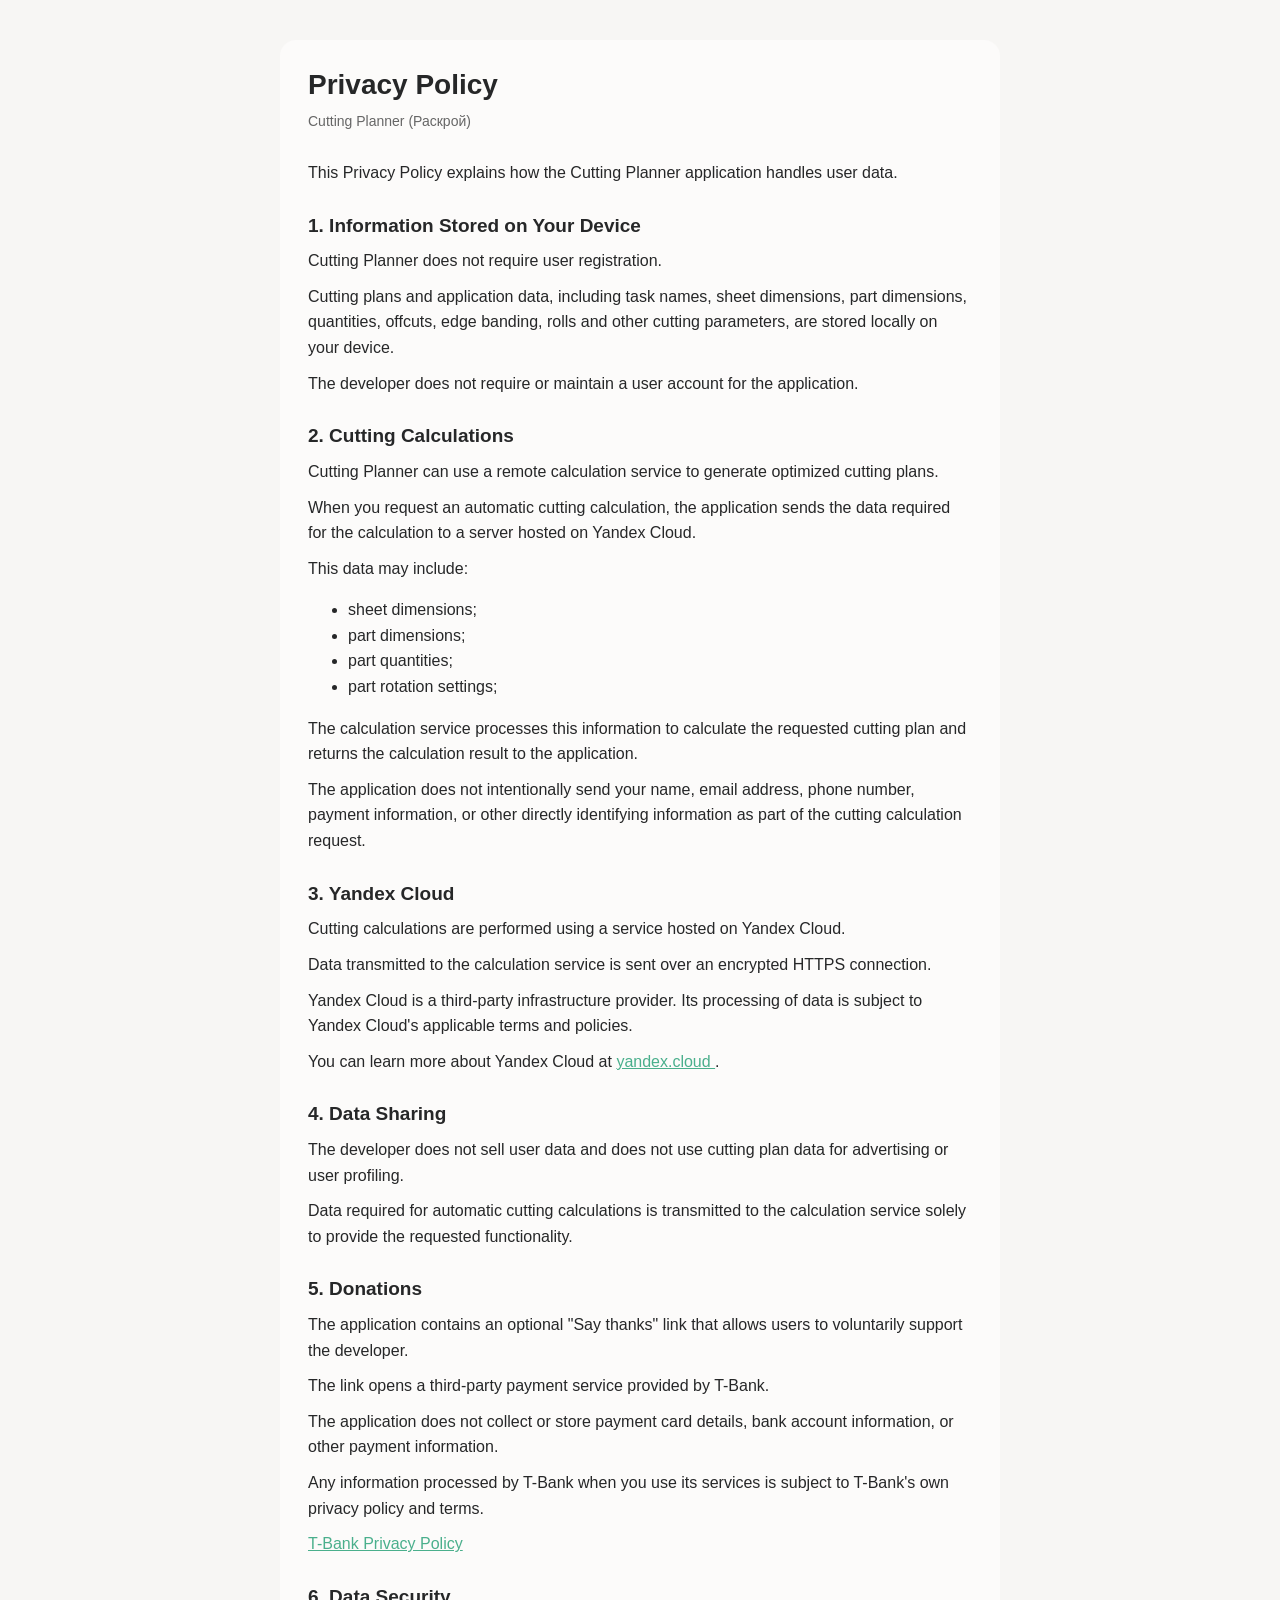
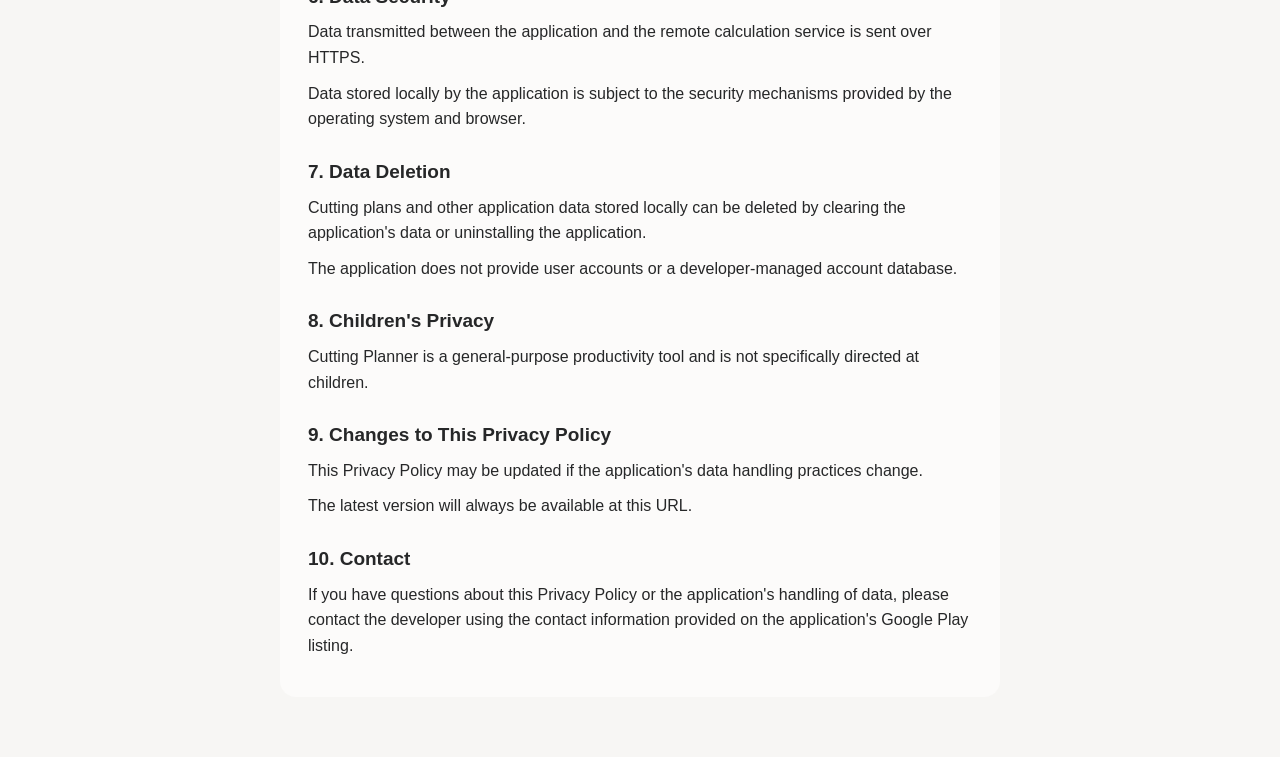
==== privacy.html @ 8c44d98a "add settings page" ====
<!doctype html>
<html lang="en">
<head>
    <meta charset="UTF-8"/>
    <meta name="viewport" content="width=device-width, initial-scale=1.0"/>

    <meta
        name="description"
        content="Privacy Policy for Cutting Planner (Раскрой)"
    />

    <meta name="theme-color" content="#eae8e5"/>

    <title>Privacy Policy — Cutting Planner</title>

    <style>
        :root {
            color-scheme: light;
            --bg-primary: #f7f6f4;
            --bg-secondary: #fcfbfa;
            --text: #262728;
            --text-secondary: #666;
            --link: #4aaf8c;
        }

        * {
            box-sizing: border-box;
        }

        html,
        body {
            margin: 0;
            padding: 0;
        }

        body {
            background: var(--bg-primary);
            color: var(--text);
            font-family:
                -apple-system,
                BlinkMacSystemFont,
                "Segoe UI",
                Roboto,
                sans-serif;
            line-height: 1.6;
        }

        main {
            width: min(720px, calc(100% - 32px));
            margin: 0 auto;
            padding: 40px 0 60px;
        }

        article {
            background: var(--bg-secondary);
            padding: 28px;
            border-radius: 16px;
        }

        h1 {
            margin: 0 0 8px;
            font-size: 28px;
            line-height: 1.2;
        }

        h2 {
            margin: 28px 0 10px;
            font-size: 19px;
            line-height: 1.3;
        }

        p {
            margin: 10px 0;
        }

        .updated {
            color: var(--text-secondary);
            font-size: 14px;
            margin-bottom: 28px;
        }

        a {
            color: var(--link);
        }

        @media (prefers-color-scheme: dark) {
            :root {
                color-scheme: dark;
                --bg-primary: #2a2b2c;
                --bg-secondary: #464748;
                --text: #f2f2f2;
                --text-secondary: #bbb;
                --link: #72c6a6;
            }
        }
    </style>
</head>

<body>

<main>
    <article>

        <h1>Privacy Policy</h1>

        <div class="updated">
            Cutting Planner (Раскрой)
        </div>

        <p>
            This Privacy Policy explains how the Cutting Planner
            application handles user data.
        </p>


        <h2>1. Information Stored on Your Device</h2>

        <p>
            Cutting Planner does not require user registration.
        </p>

        <p>
            Cutting plans and application data, including task names,
            sheet dimensions, part dimensions, quantities, offcuts,
            edge banding, rolls and other cutting parameters, are
            stored locally on your device.
        </p>

        <p>
            The developer does not require or maintain a user account
            for the application.
        </p>


        <h2>2. Cutting Calculations</h2>

        <p>
            Cutting Planner can use a remote calculation service to
            generate optimized cutting plans.
        </p>

        <p>
            When you request an automatic cutting calculation, the
            application sends the data required for the calculation
            to a server hosted on Yandex Cloud.
        </p>

        <p>
            This data may include:
        </p>

        <ul>
            <li>sheet dimensions;</li>
            <li>part dimensions;</li>
            <li>part quantities;</li>
            <li>part rotation settings;</li>
        </ul>

        <p>
            The calculation service processes this information to
            calculate the requested cutting plan and returns the
            calculation result to the application.
        </p>

        <p>
            The application does not intentionally send your name,
            email address, phone number, payment information, or
            other directly identifying information as part of the
            cutting calculation request.
        </p>


        <h2>3. Yandex Cloud</h2>

        <p>
            Cutting calculations are performed using a service hosted
            on Yandex Cloud.
        </p>

        <p>
            Data transmitted to the calculation service is sent over
            an encrypted HTTPS connection.
        </p>

        <p>
            Yandex Cloud is a third-party infrastructure provider.
            Its processing of data is subject to Yandex Cloud's
            applicable terms and policies.
        </p>

        <p>
            You can learn more about Yandex Cloud at
            <a
                href="https://yandex.cloud/"
                target="_blank"
                rel="noopener noreferrer"
            >
                yandex.cloud
            </a>.
        </p>


        <h2>4. Data Sharing</h2>

        <p>
            The developer does not sell user data and does not use
            cutting plan data for advertising or user profiling.
        </p>

        <p>
            Data required for automatic cutting calculations is
            transmitted to the calculation service solely to provide
            the requested functionality.
        </p>


        <h2>5. Donations</h2>

        <p>
            The application contains an optional "Say thanks" link
            that allows users to voluntarily support the developer.
        </p>

        <p>
            The link opens a third-party payment service provided
            by T-Bank.
        </p>

        <p>
            The application does not collect or store payment card
            details, bank account information, or other payment
            information.
        </p>

        <p>
            Any information processed by T-Bank when you use its
            services is subject to T-Bank's own privacy policy and
            terms.
        </p>

        <p>
            <a
                href="https://www.tbank.ru/privacy/"
                target="_blank"
                rel="noopener noreferrer"
            >
                T-Bank Privacy Policy
            </a>
        </p>


        <h2>6. Data Security</h2>

        <p>
            Data transmitted between the application and the remote
            calculation service is sent over HTTPS.
        </p>

        <p>
            Data stored locally by the application is subject to the
            security mechanisms provided by the operating system and
            browser.
        </p>


        <h2>7. Data Deletion</h2>

        <p>
            Cutting plans and other application data stored locally
            can be deleted by clearing the application's data or
            uninstalling the application.
        </p>

        <p>
            The application does not provide user accounts or a
            developer-managed account database.
        </p>


        <h2>8. Children's Privacy</h2>

        <p>
            Cutting Planner is a general-purpose productivity tool
            and is not specifically directed at children.
        </p>


        <h2>9. Changes to This Privacy Policy</h2>

        <p>
            This Privacy Policy may be updated if the application's
            data handling practices change.
        </p>

        <p>
            The latest version will always be available at this URL.
        </p>


        <h2>10. Contact</h2>

        <p>
            If you have questions about this Privacy Policy or the
            application's handling of data, please contact the
            developer using the contact information provided on the
            application's Google Play listing.
        </p>

    </article>
</main>

</body>
</html>
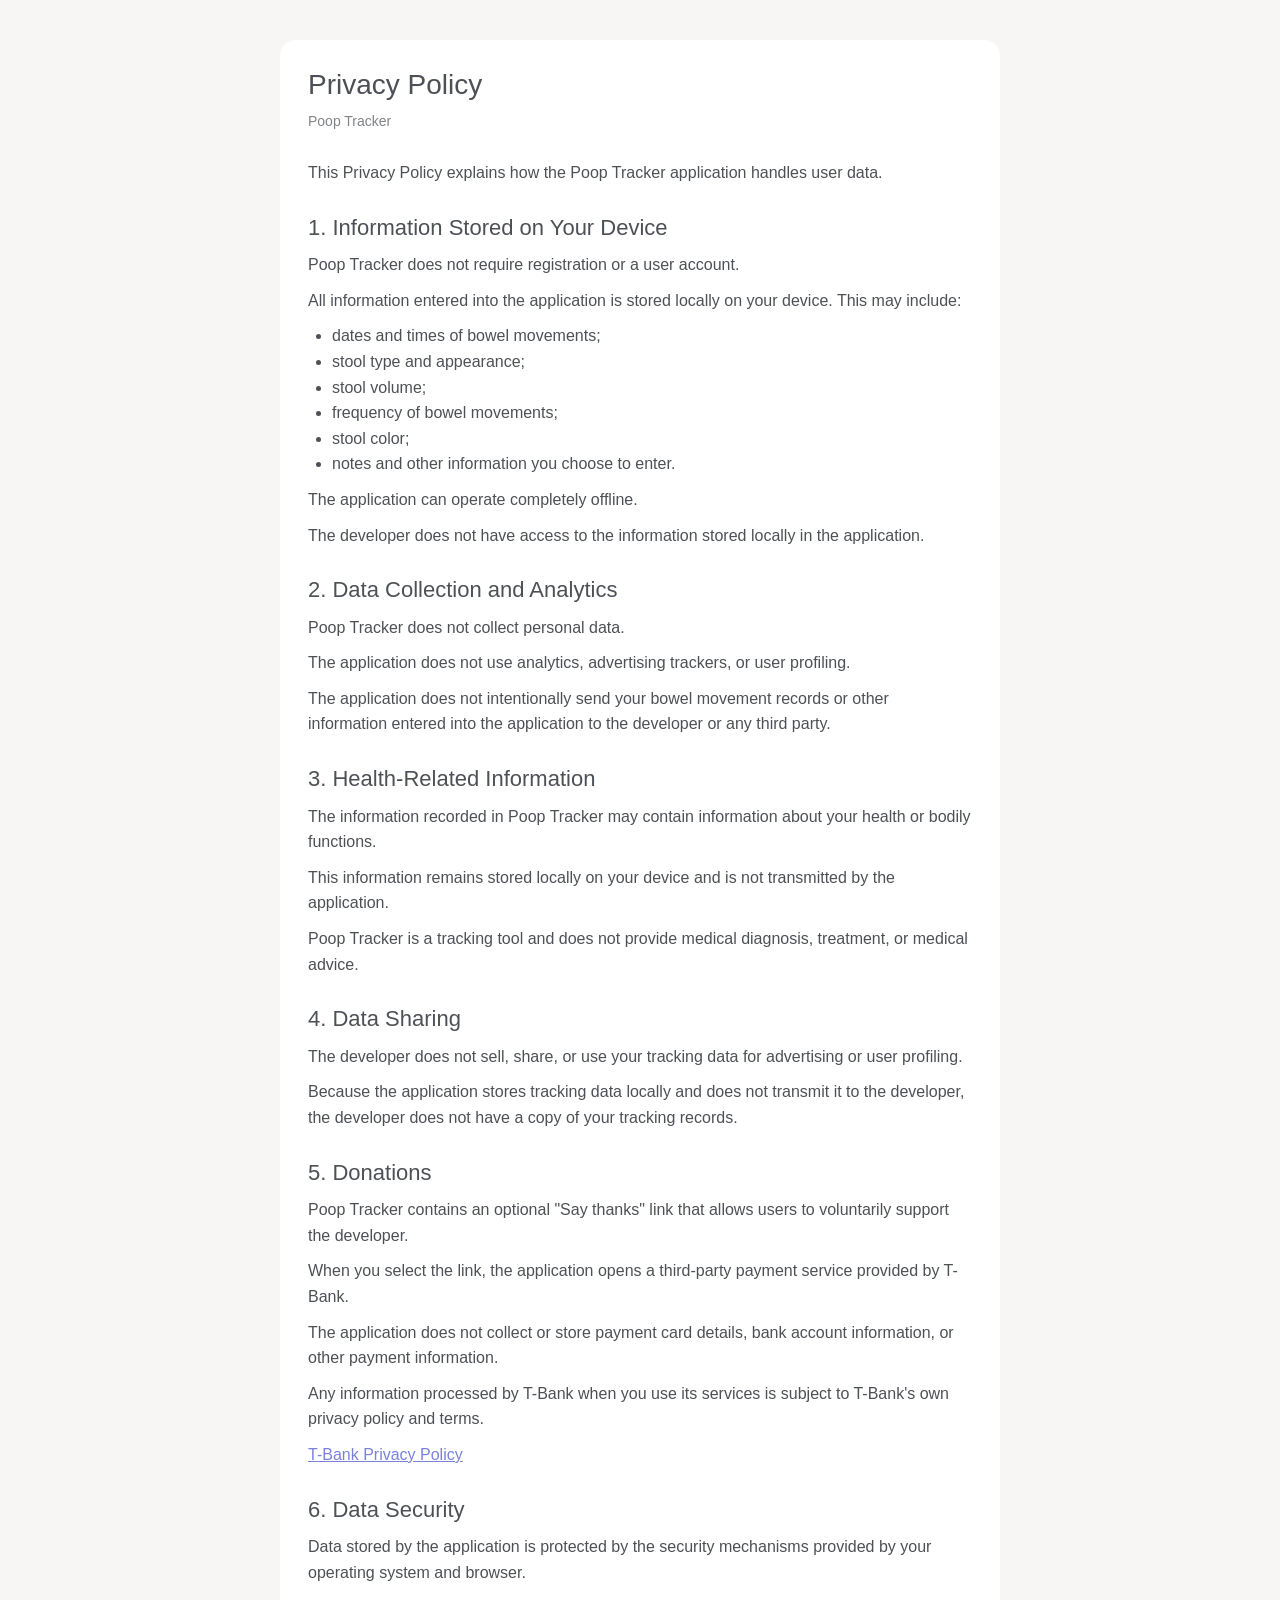
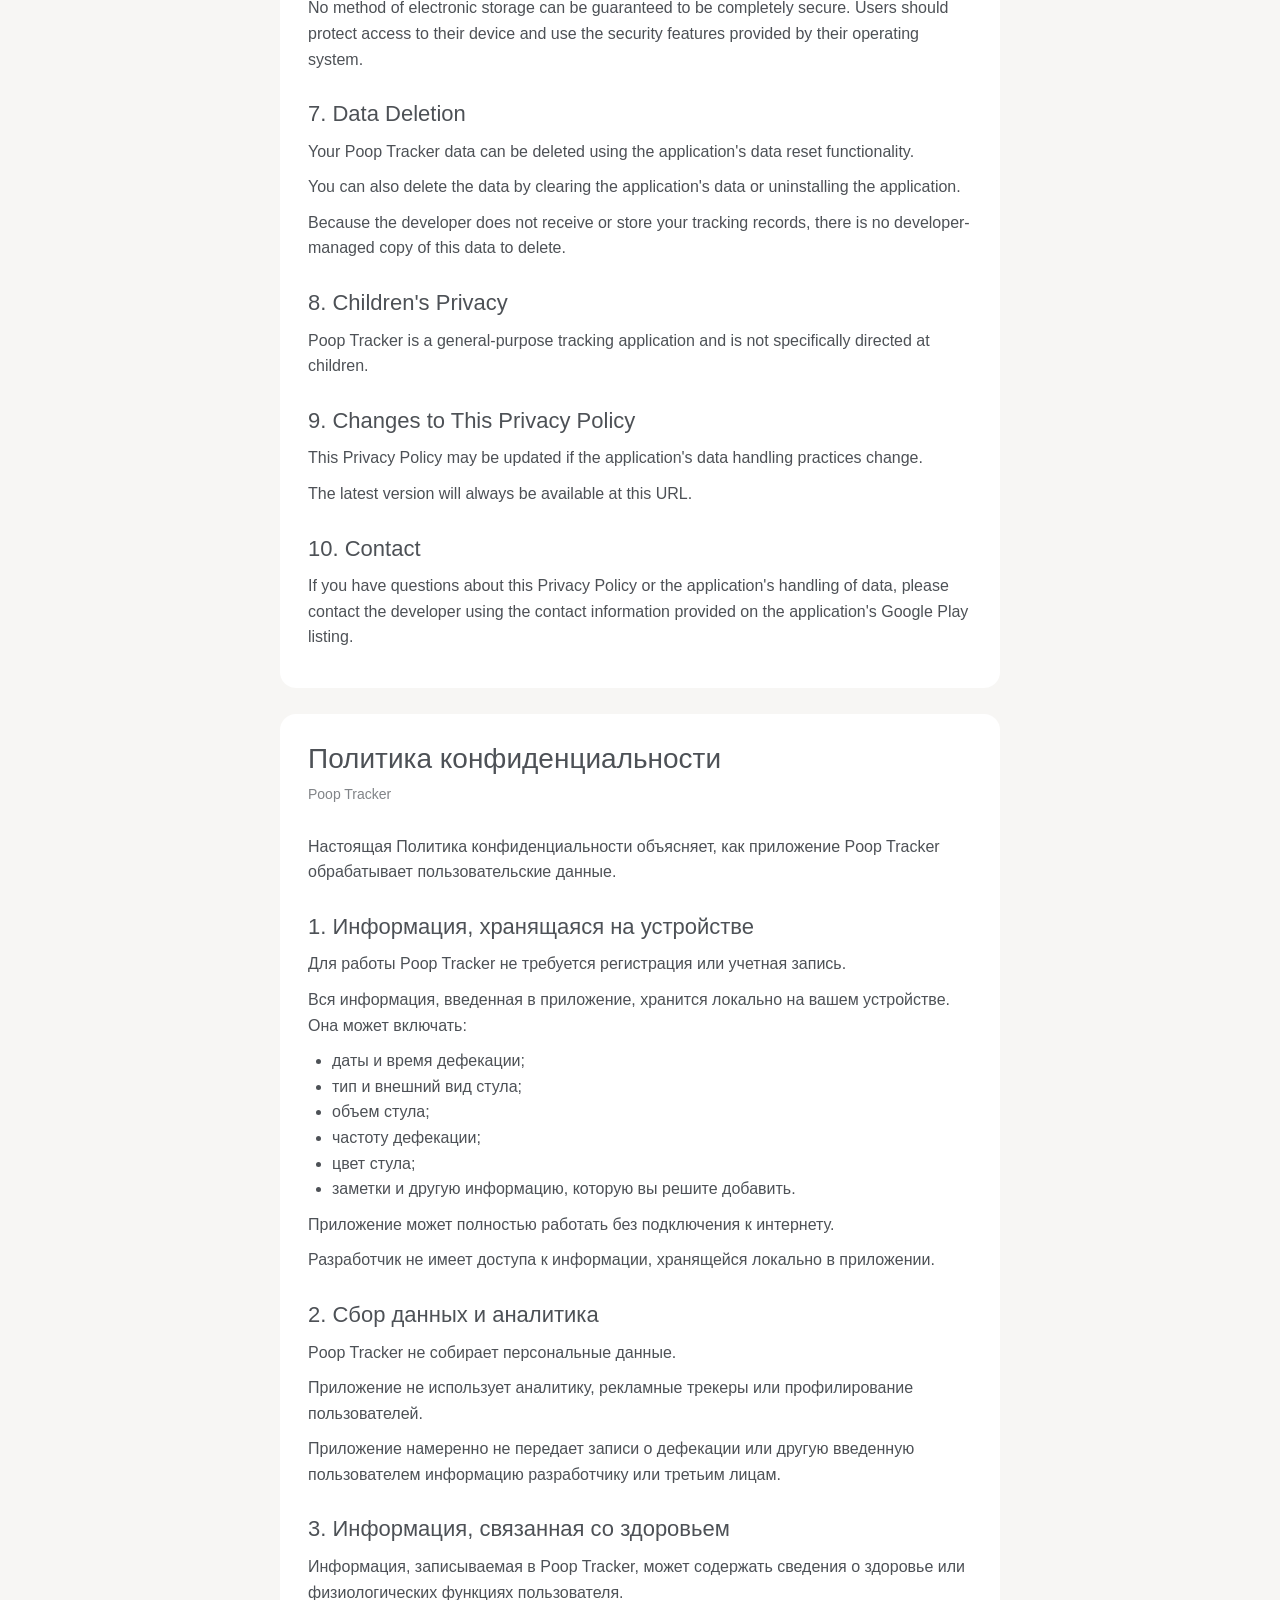
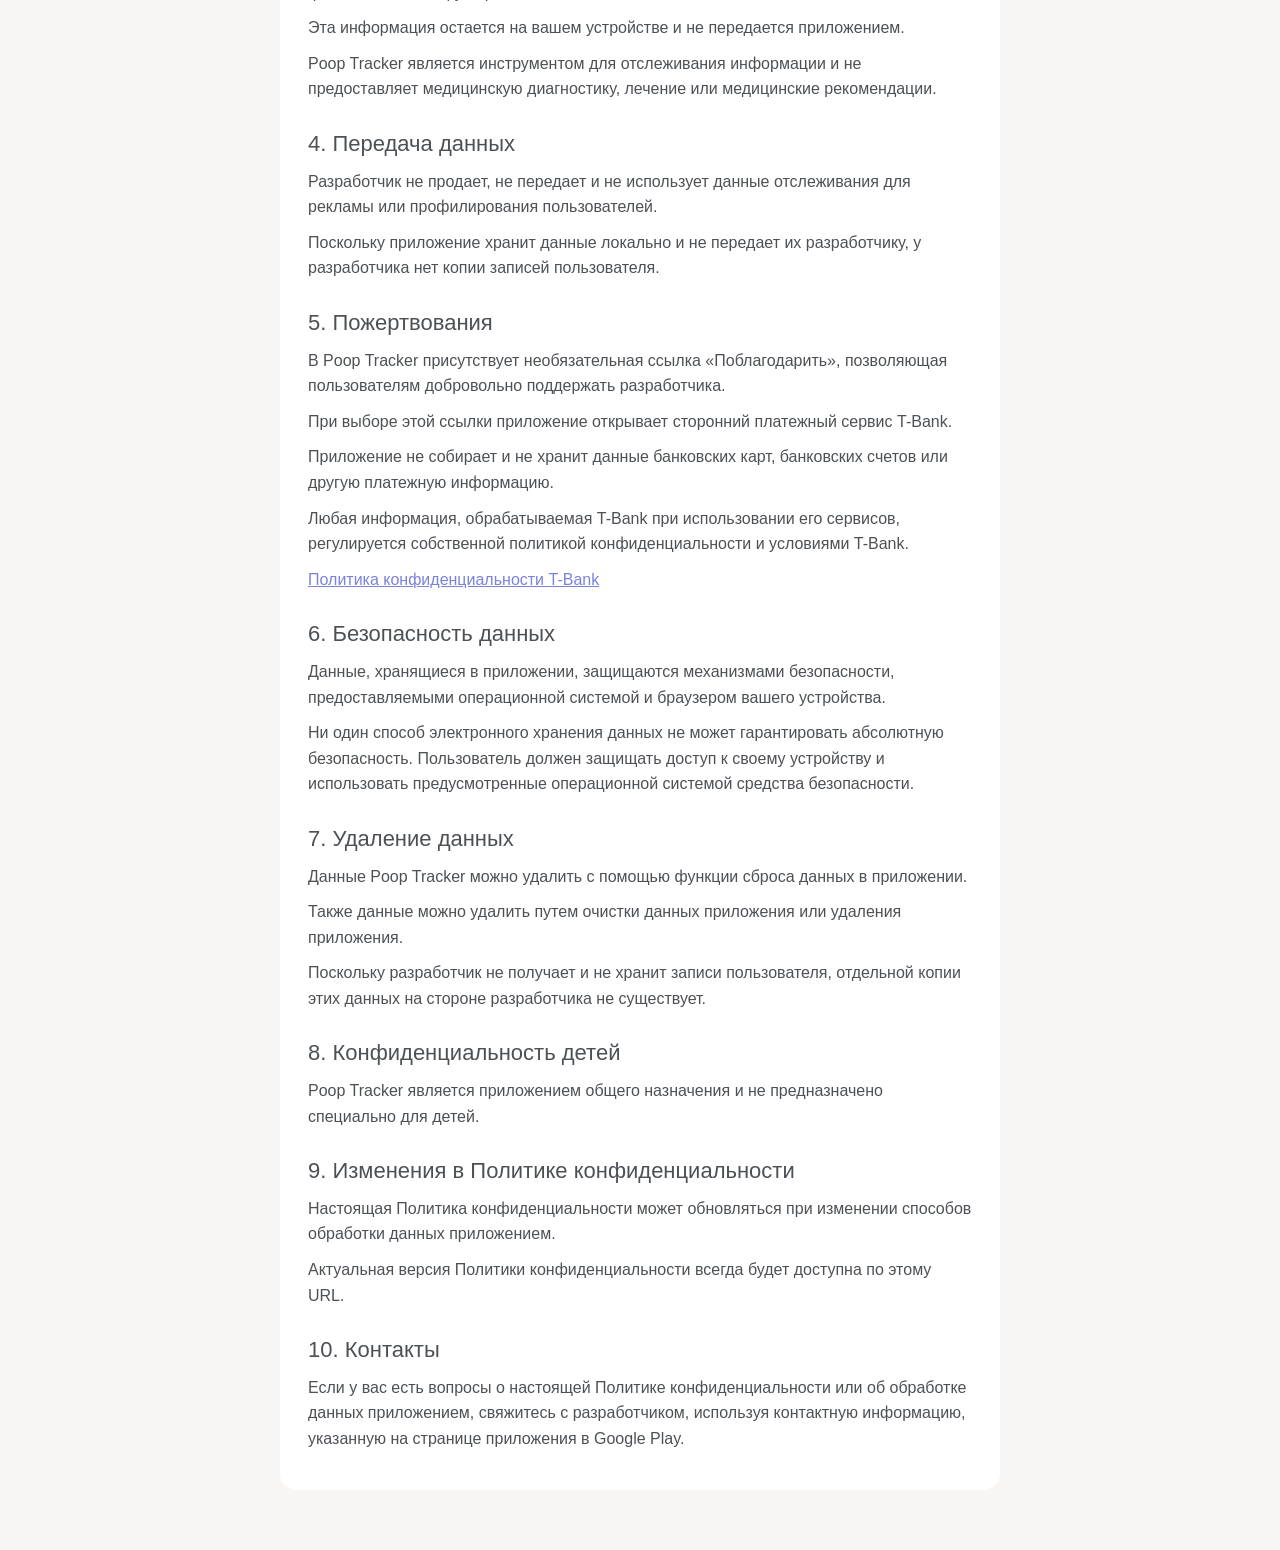
==== commit 6457ae70: "policy" ====
--- a/privacy.html
+++ b/privacy.html
@@ -5,26 +5,45 @@
     <meta name="viewport" content="width=device-width, initial-scale=1.0"/>
 
     <meta
-        name="description"
-        content="Privacy Policy for Cutting Planner (Раскрой)"
+            name="description"
+            content="Privacy Policy for Poop Tracker"
     />
 
     <meta name="theme-color" content="#eae8e5"/>
 
-    <title>Privacy Policy — Cutting Planner</title>
+    <title>Privacy Policy — Poop Tracker</title>
 
     <style>
         :root {
-            color-scheme: light;
-            --bg-primary: #f7f6f4;
-            --bg-secondary: #fcfbfa;
-            --text: #262728;
-            --text-secondary: #666;
-            --link: #4aaf8c;
+            --bg: #f7f6f4;
+            --text: #4d5156;
+            --head: white;
+            --line: #e7e7e7;
+            --fade: #fafafa;
+
+            --green: #4aaf8c;
+            --blue: #7a82da;
+            --red: #c97b72;
+            --yellow: #c9a84c;
+
+            --accent: var(--blue);
+        }
+
+        @media (prefers-color-scheme: dark) {
+            :root {
+                --bg: #2a2a2a;
+                --text: #c8c8c8;
+                --head: #333333;
+                --line: #444444;
+                --fade: #363636;
+
+                --accent: var(--yellow);
+            }
         }
 
         * {
             box-sizing: border-box;
+            font-weight: normal;
         }
 
         html,
@@ -34,14 +53,9 @@
         }
 
         body {
-            background: var(--bg-primary);
+            background: var(--bg);
             color: var(--text);
-            font-family:
-                -apple-system,
-                BlinkMacSystemFont,
-                "Segoe UI",
-                Roboto,
-                sans-serif;
+            font-family: -apple-system, BlinkMacSystemFont, "Segoe UI", Roboto, Helvetica, Arial, sans-serif;
             line-height: 1.6;
         }
 
@@ -52,7 +66,7 @@
         }
 
         article {
-            background: var(--bg-secondary);
+            background: var(--head);
             padding: 28px;
             border-radius: 16px;
         }
@@ -65,7 +79,7 @@
 
         h2 {
             margin: 28px 0 10px;
-            font-size: 19px;
+            font-size: 22px;
             line-height: 1.3;
         }
 
@@ -73,24 +87,38 @@
             margin: 10px 0;
         }
 
+        ul {
+            margin: 10px 0;
+            padding-left: 24px;
+        }
+
         .updated {
-            color: var(--text-secondary);
+            opacity: .7;
             font-size: 14px;
             margin-bottom: 28px;
         }
 
         a {
-            color: var(--link);
-        }
-
-        @media (prefers-color-scheme: dark) {
-            :root {
-                color-scheme: dark;
-                --bg-primary: #2a2b2c;
-                --bg-secondary: #464748;
-                --text: #f2f2f2;
-                --text-secondary: #bbb;
-                --link: #72c6a6;
+            color: var(--accent);
+        }
+
+        @media (max-width: 600px) {
+            main {
+                width: min(100% - 20px, 720px);
+                padding: 20px 0 40px;
+            }
+
+            article {
+                padding: 22px 18px;
+                border-radius: 14px;
+            }
+
+            h1 {
+                font-size: 26px;
+            }
+
+            h2 {
+                font-size: 20px;
             }
         }
     </style>
@@ -104,11 +132,11 @@
         <h1>Privacy Policy</h1>
 
         <div class="updated">
-            Cutting Planner (Раскрой)
+            Poop Tracker
         </div>
 
         <p>
-            This Privacy Policy explains how the Cutting Planner
+            This Privacy Policy explains how the Poop Tracker
             application handles user data.
         </p>
 
@@ -116,114 +144,93 @@
         <h2>1. Information Stored on Your Device</h2>
 
         <p>
-            Cutting Planner does not require user registration.
-        </p>
-
-        <p>
-            Cutting plans and application data, including task names,
-            sheet dimensions, part dimensions, quantities, offcuts,
-            edge banding, rolls and other cutting parameters, are
-            stored locally on your device.
-        </p>
-
-        <p>
-            The developer does not require or maintain a user account
-            for the application.
-        </p>
-
-
-        <h2>2. Cutting Calculations</h2>
-
-        <p>
-            Cutting Planner can use a remote calculation service to
-            generate optimized cutting plans.
-        </p>
-
-        <p>
-            When you request an automatic cutting calculation, the
-            application sends the data required for the calculation
-            to a server hosted on Yandex Cloud.
-        </p>
-
-        <p>
-            This data may include:
+            Poop Tracker does not require registration or a user account.
+        </p>
+
+        <p>
+            All information entered into the application is stored
+            locally on your device. This may include:
         </p>
 
         <ul>
-            <li>sheet dimensions;</li>
-            <li>part dimensions;</li>
-            <li>part quantities;</li>
-            <li>part rotation settings;</li>
+            <li>dates and times of bowel movements;</li>
+            <li>stool type and appearance;</li>
+            <li>stool volume;</li>
+            <li>frequency of bowel movements;</li>
+            <li>stool color;</li>
+            <li>notes and other information you choose to enter.</li>
         </ul>
 
         <p>
-            The calculation service processes this information to
-            calculate the requested cutting plan and returns the
-            calculation result to the application.
-        </p>
-
-        <p>
-            The application does not intentionally send your name,
-            email address, phone number, payment information, or
-            other directly identifying information as part of the
-            cutting calculation request.
-        </p>
-
-
-        <h2>3. Yandex Cloud</h2>
-
-        <p>
-            Cutting calculations are performed using a service hosted
-            on Yandex Cloud.
-        </p>
-
-        <p>
-            Data transmitted to the calculation service is sent over
-            an encrypted HTTPS connection.
-        </p>
-
-        <p>
-            Yandex Cloud is a third-party infrastructure provider.
-            Its processing of data is subject to Yandex Cloud's
-            applicable terms and policies.
-        </p>
-
-        <p>
-            You can learn more about Yandex Cloud at
-            <a
-                href="https://yandex.cloud/"
-                target="_blank"
-                rel="noopener noreferrer"
-            >
-                yandex.cloud
-            </a>.
+            The application can operate completely offline.
+        </p>
+
+        <p>
+            The developer does not have access to the information
+            stored locally in the application.
+        </p>
+
+
+        <h2>2. Data Collection and Analytics</h2>
+
+        <p>
+            Poop Tracker does not collect personal data.
+        </p>
+
+        <p>
+            The application does not use analytics, advertising
+            trackers, or user profiling.
+        </p>
+
+        <p>
+            The application does not intentionally send your bowel
+            movement records or other information entered into the
+            application to the developer or any third party.
+        </p>
+
+
+        <h2>3. Health-Related Information</h2>
+
+        <p>
+            The information recorded in Poop Tracker may contain
+            information about your health or bodily functions.
+        </p>
+
+        <p>
+            This information remains stored locally on your device
+            and is not transmitted by the application.
+        </p>
+
+        <p>
+            Poop Tracker is a tracking tool and does not provide
+            medical diagnosis, treatment, or medical advice.
         </p>
 
 
         <h2>4. Data Sharing</h2>
 
         <p>
-            The developer does not sell user data and does not use
-            cutting plan data for advertising or user profiling.
-        </p>
-
-        <p>
-            Data required for automatic cutting calculations is
-            transmitted to the calculation service solely to provide
-            the requested functionality.
+            The developer does not sell, share, or use your tracking
+            data for advertising or user profiling.
+        </p>
+
+        <p>
+            Because the application stores tracking data locally and
+            does not transmit it to the developer, the developer does
+            not have a copy of your tracking records.
         </p>
 
 
         <h2>5. Donations</h2>
 
         <p>
-            The application contains an optional "Say thanks" link
-            that allows users to voluntarily support the developer.
-        </p>
-
-        <p>
-            The link opens a third-party payment service provided
-            by T-Bank.
+            Poop Tracker contains an optional "Say thanks" link that
+            allows users to voluntarily support the developer.
+        </p>
+
+        <p>
+            When you select the link, the application opens a
+            third-party payment service provided by T-Bank.
         </p>
 
         <p>
@@ -240,9 +247,9 @@
 
         <p>
             <a
-                href="https://www.tbank.ru/privacy/"
-                target="_blank"
-                rel="noopener noreferrer"
+                    href="https://www.tbank.ru/privacy/"
+                    target="_blank"
+                    rel="noopener noreferrer"
             >
                 T-Bank Privacy Policy
             </a>
@@ -252,35 +259,42 @@
         <h2>6. Data Security</h2>
 
         <p>
-            Data transmitted between the application and the remote
-            calculation service is sent over HTTPS.
-        </p>
-
-        <p>
-            Data stored locally by the application is subject to the
-            security mechanisms provided by the operating system and
-            browser.
+            Data stored by the application is protected by the
+            security mechanisms provided by your operating system
+            and browser.
+        </p>
+
+        <p>
+            No method of electronic storage can be guaranteed to be
+            completely secure. Users should protect access to their
+            device and use the security features provided by their
+            operating system.
         </p>
 
 
         <h2>7. Data Deletion</h2>
 
         <p>
-            Cutting plans and other application data stored locally
-            can be deleted by clearing the application's data or
-            uninstalling the application.
-        </p>
-
-        <p>
-            The application does not provide user accounts or a
-            developer-managed account database.
+            Your Poop Tracker data can be deleted using the
+            application's data reset functionality.
+        </p>
+
+        <p>
+            You can also delete the data by clearing the application's
+            data or uninstalling the application.
+        </p>
+
+        <p>
+            Because the developer does not receive or store your
+            tracking records, there is no developer-managed copy of
+            this data to delete.
         </p>
 
 
         <h2>8. Children's Privacy</h2>
 
         <p>
-            Cutting Planner is a general-purpose productivity tool
+            Poop Tracker is a general-purpose tracking application
             and is not specifically directed at children.
         </p>
 
@@ -307,7 +321,218 @@
         </p>
 
     </article>
+
+    <br/>
+
+    <article>
+
+
+        <h1>Политика конфиденциальности</h1>
+
+        <div class="updated">
+            Poop Tracker
+        </div>
+
+        <p>
+            Настоящая Политика конфиденциальности объясняет, как
+            приложение Poop Tracker обрабатывает пользовательские
+            данные.
+        </p>
+
+
+        <h2>1. Информация, хранящаяся на устройстве</h2>
+
+        <p>
+            Для работы Poop Tracker не требуется регистрация или
+            учетная запись.
+        </p>
+
+        <p>
+            Вся информация, введенная в приложение, хранится
+            локально на вашем устройстве. Она может включать:
+        </p>
+
+        <ul>
+            <li>даты и время дефекации;</li>
+            <li>тип и внешний вид стула;</li>
+            <li>объем стула;</li>
+            <li>частоту дефекации;</li>
+            <li>цвет стула;</li>
+            <li>заметки и другую информацию, которую вы решите добавить.</li>
+        </ul>
+
+        <p>
+            Приложение может полностью работать без подключения
+            к интернету.
+        </p>
+
+        <p>
+            Разработчик не имеет доступа к информации,
+            хранящейся локально в приложении.
+        </p>
+
+
+        <h2>2. Сбор данных и аналитика</h2>
+
+        <p>
+            Poop Tracker не собирает персональные данные.
+        </p>
+
+        <p>
+            Приложение не использует аналитику, рекламные
+            трекеры или профилирование пользователей.
+        </p>
+
+        <p>
+            Приложение намеренно не передает записи о дефекации
+            или другую введенную пользователем информацию
+            разработчику или третьим лицам.
+        </p>
+
+
+        <h2>3. Информация, связанная со здоровьем</h2>
+
+        <p>
+            Информация, записываемая в Poop Tracker, может
+            содержать сведения о здоровье или физиологических
+            функциях пользователя.
+        </p>
+
+        <p>
+            Эта информация остается на вашем устройстве и не
+            передается приложением.
+        </p>
+
+        <p>
+            Poop Tracker является инструментом для отслеживания
+            информации и не предоставляет медицинскую
+            диагностику, лечение или медицинские рекомендации.
+        </p>
+
+
+        <h2>4. Передача данных</h2>
+
+        <p>
+            Разработчик не продает, не передает и не использует
+            данные отслеживания для рекламы или профилирования
+            пользователей.
+        </p>
+
+        <p>
+            Поскольку приложение хранит данные локально и не
+            передает их разработчику, у разработчика нет копии
+            записей пользователя.
+        </p>
+
+
+        <h2>5. Пожертвования</h2>
+
+        <p>
+            В Poop Tracker присутствует необязательная ссылка
+            «Поблагодарить», позволяющая пользователям
+            добровольно поддержать разработчика.
+        </p>
+
+        <p>
+            При выборе этой ссылки приложение открывает
+            сторонний платежный сервис T-Bank.
+        </p>
+
+        <p>
+            Приложение не собирает и не хранит данные банковских
+            карт, банковских счетов или другую платежную
+            информацию.
+        </p>
+
+        <p>
+            Любая информация, обрабатываемая T-Bank при
+            использовании его сервисов, регулируется собственной
+            политикой конфиденциальности и условиями T-Bank.
+        </p>
+
+        <p>
+            <a
+                    href="https://www.tbank.ru/privacy/"
+                    target="_blank"
+                    rel="noopener noreferrer"
+            >
+                Политика конфиденциальности T-Bank
+            </a>
+        </p>
+
+
+        <h2>6. Безопасность данных</h2>
+
+        <p>
+            Данные, хранящиеся в приложении, защищаются
+            механизмами безопасности, предоставляемыми
+            операционной системой и браузером вашего устройства.
+        </p>
+
+        <p>
+            Ни один способ электронного хранения данных не может
+            гарантировать абсолютную безопасность. Пользователь
+            должен защищать доступ к своему устройству и
+            использовать предусмотренные операционной системой
+            средства безопасности.
+        </p>
+
+
+        <h2>7. Удаление данных</h2>
+
+        <p>
+            Данные Poop Tracker можно удалить с помощью функции
+            сброса данных в приложении.
+        </p>
+
+        <p>
+            Также данные можно удалить путем очистки данных
+            приложения или удаления приложения.
+        </p>
+
+        <p>
+            Поскольку разработчик не получает и не хранит записи
+            пользователя, отдельной копии этих данных на стороне
+            разработчика не существует.
+        </p>
+
+
+        <h2>8. Конфиденциальность детей</h2>
+
+        <p>
+            Poop Tracker является приложением общего назначения
+            и не предназначено специально для детей.
+        </p>
+
+
+        <h2>9. Изменения в Политике конфиденциальности</h2>
+
+        <p>
+            Настоящая Политика конфиденциальности может
+            обновляться при изменении способов обработки данных
+            приложением.
+        </p>
+
+        <p>
+            Актуальная версия Политики конфиденциальности всегда
+            будет доступна по этому URL.
+        </p>
+
+
+        <h2>10. Контакты</h2>
+
+        <p>
+            Если у вас есть вопросы о настоящей Политике
+            конфиденциальности или об обработке данных
+            приложением, свяжитесь с разработчиком, используя
+            контактную информацию, указанную на странице
+            приложения в Google Play.
+        </p>
+
+        </div>
+
+    </article>
 </main>
 
 </body>
-</html>+</html>
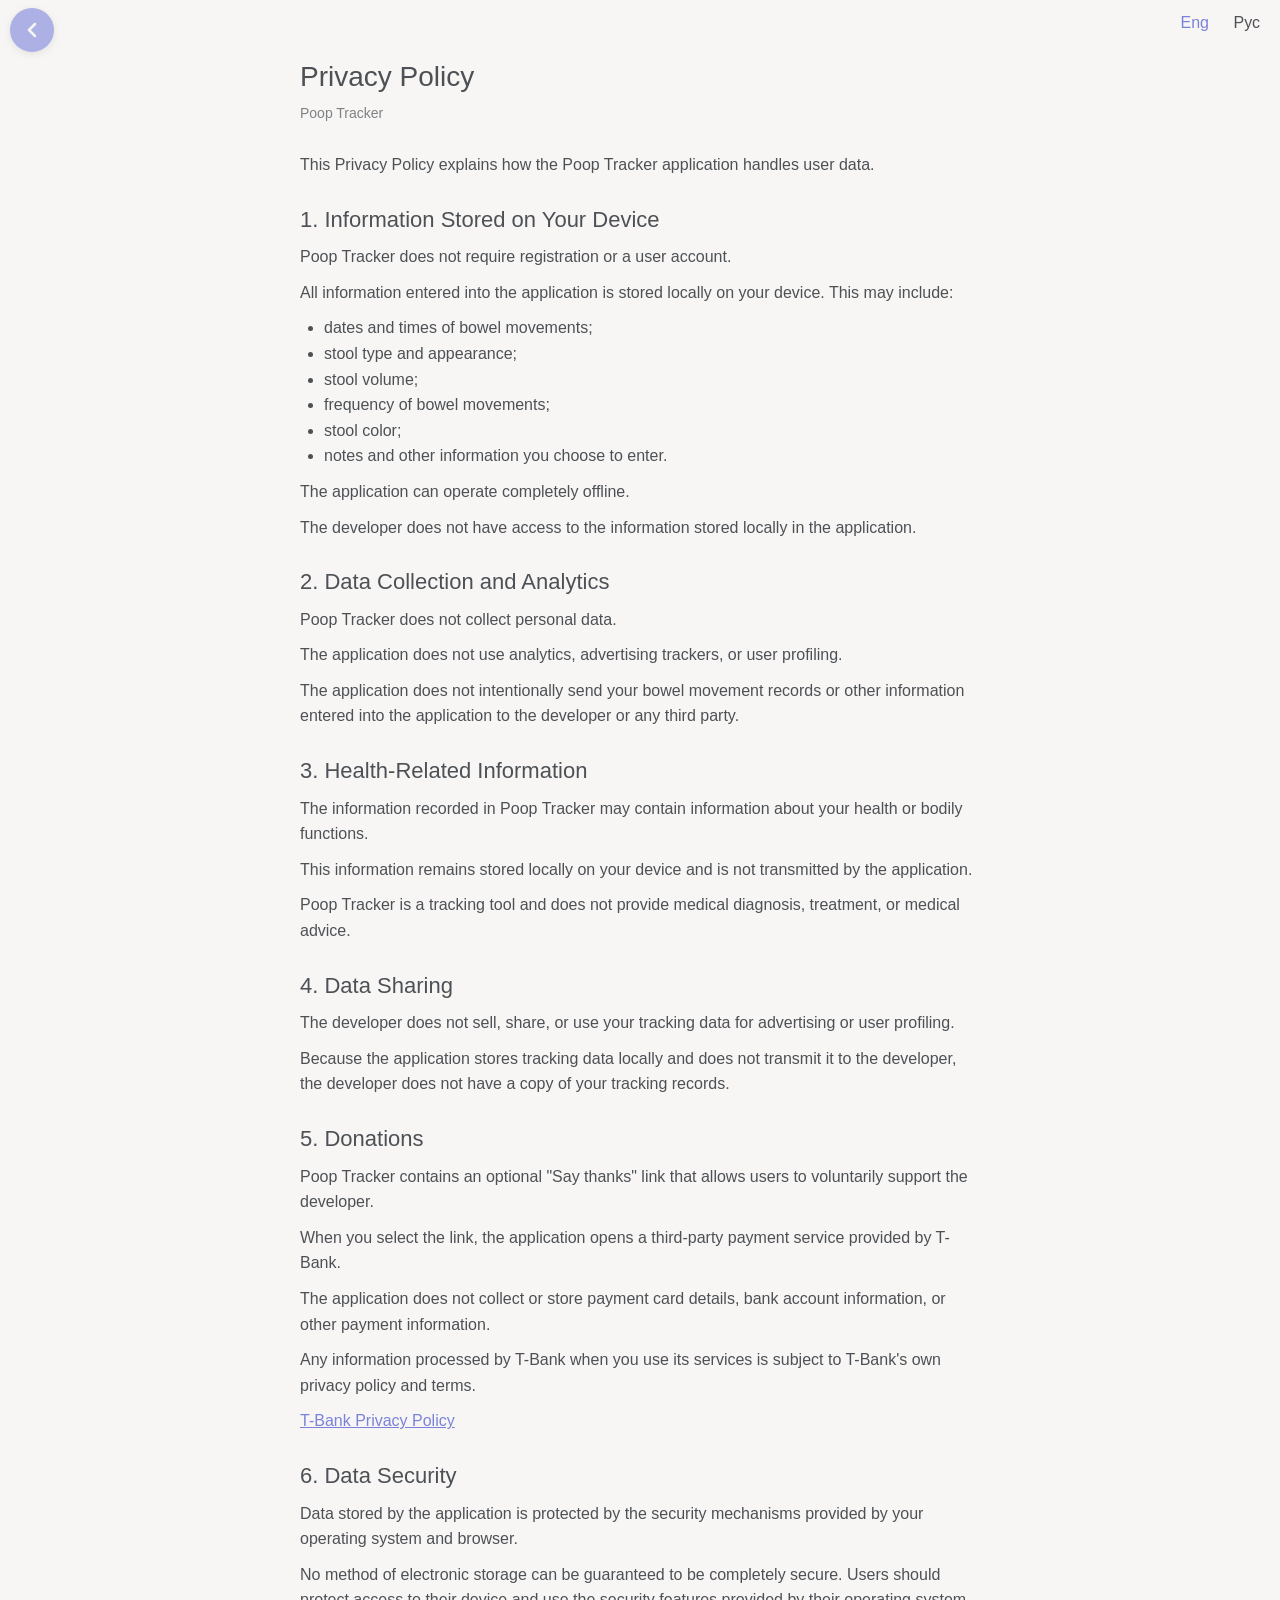
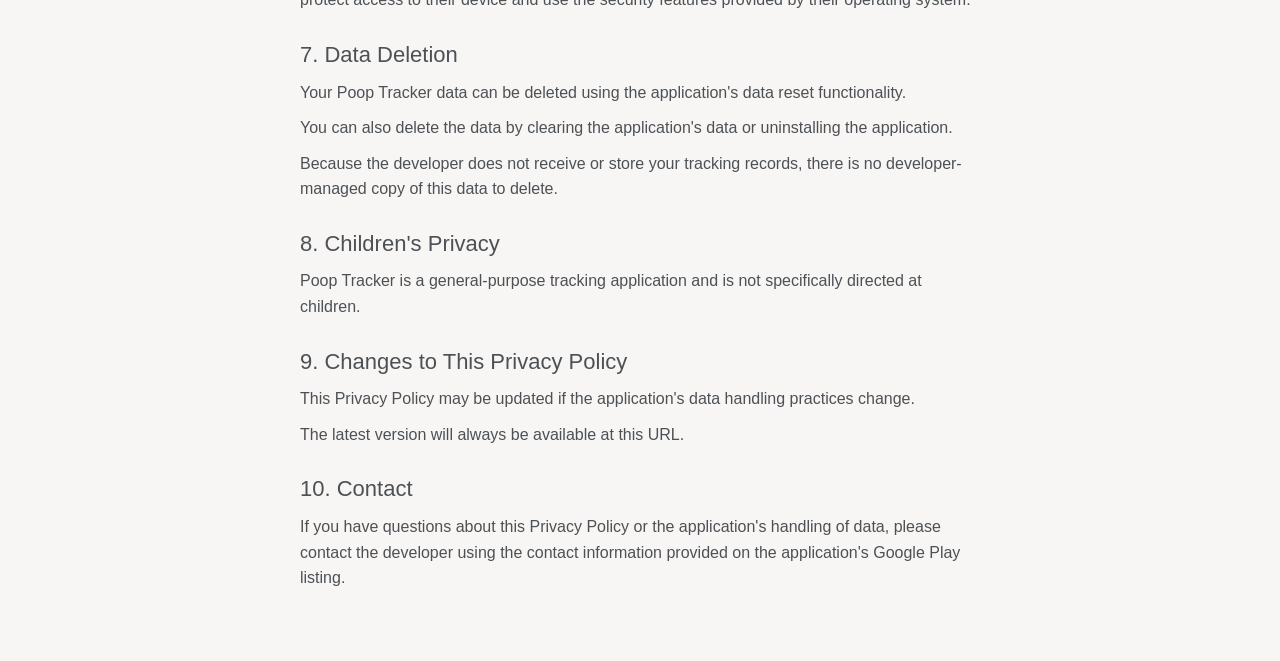
==== commit c248f9a1: "privacy and ask remove" ====
--- a/privacy.html
+++ b/privacy.html
@@ -62,14 +62,9 @@
         main {
             width: min(720px, calc(100% - 32px));
             margin: 0 auto;
-            padding: 40px 0 60px;
-        }
-
-        article {
-            background: var(--head);
-            padding: 28px;
-            border-radius: 16px;
-        }
+            padding: 40px 0;
+        }
+
 
         h1 {
             margin: 0 0 8px;
@@ -102,16 +97,16 @@
             color: var(--accent);
         }
 
+        article {
+            padding: 20px;
+        }
+
         @media (max-width: 600px) {
             main {
                 width: min(100% - 20px, 720px);
-                padding: 20px 0 40px;
+                padding: 40px 0;
             }
 
-            article {
-                padding: 22px 18px;
-                border-radius: 14px;
-            }
 
             h1 {
                 font-size: 26px;
@@ -120,15 +115,87 @@
             h2 {
                 font-size: 20px;
             }
-        }
+
+            body {
+                padding-top: 24px;
+            }
+        }
+
+        nav {
+            position: fixed;
+            right: 10px;
+            top: 0;
+        }
+
+        button {
+            font: inherit;
+        }
+
+        button {
+            border: 0;
+            background: none;
+            color: inherit;
+            cursor: pointer;
+            -webkit-tap-highlight-color: transparent;
+            padding: 10px;
+        }
+
+        #back {
+            position: fixed;
+            top: 8px;
+            left: 10px;
+            z-index: 9999;
+
+            width: 44px;
+            height: 44px;
+            border-radius: 50%;
+
+            display: flex;
+            align-items: center;
+            justify-content: center;
+
+            background: var(--accent);
+            opacity: 0.6;
+            color: var(--bg);
+            backdrop-filter: blur(6px);
+            -webkit-backdrop-filter: blur(6px);
+            box-shadow: 0 2px 8px rgba(0, 0, 0, 0.15);
+
+            text-decoration: none;
+            transition: background 0.2s ease, transform 0.15s ease;
+        }
+
+        button:active {
+            transform: scale(0.92);
+        }
+
+        .selected {
+            color: var(--accent);
+        }
+
+        .hidden {
+            display: none !important;
+        }
+
     </style>
 </head>
 
 <body>
 
 <main>
-    <article>
-
+    <button id="back" onclick="goBack()">
+        <svg viewBox="0 0 24 24" width="24" height="24" fill="none"
+             stroke="currentColor" stroke-width="2.5"
+             stroke-linecap="round" stroke-linejoin="round">
+            <polyline points="15 18 9 12 15 6"></polyline>
+        </svg>
+    </button>
+    <nav>
+        <button class="selected" data-id="eng">Eng</button>
+        <button data-id="rus">Рус</button>
+    </nav>
+
+    <article id="eng">
         <h1>Privacy Policy</h1>
 
         <div class="updated">
@@ -322,11 +389,7 @@
 
     </article>
 
-    <br/>
-
-    <article>
-
-
+    <article id="rus" class="hidden">
         <h1>Политика конфиденциальности</h1>
 
         <div class="updated">
@@ -534,5 +597,34 @@
     </article>
 </main>
 
+<script>
+    function goBack() {
+        if (window.opener || window.history.length <= 1) {
+            window.close();
+            setTimeout(() => {
+                window.location.href = 'https://yugle7.github.io/poop-tracker/';
+            }, 100);
+        } else {
+            history.back();
+        }
+    }
+
+
+    const nav = document.querySelector('nav');
+    let language = nav.firstElementChild;
+
+    nav.onclick = (e) => {
+        const button = e.target.closest('button');
+        if (!button || button === language) return;
+
+        language.classList.remove('selected');
+        document.getElementById(language.dataset.id).classList.add('hidden');
+        language = button;
+        document.getElementById(language.dataset.id).classList.remove('hidden');
+        language.classList.add('selected');
+    }
+
+</script>
+
 </body>
 </html>
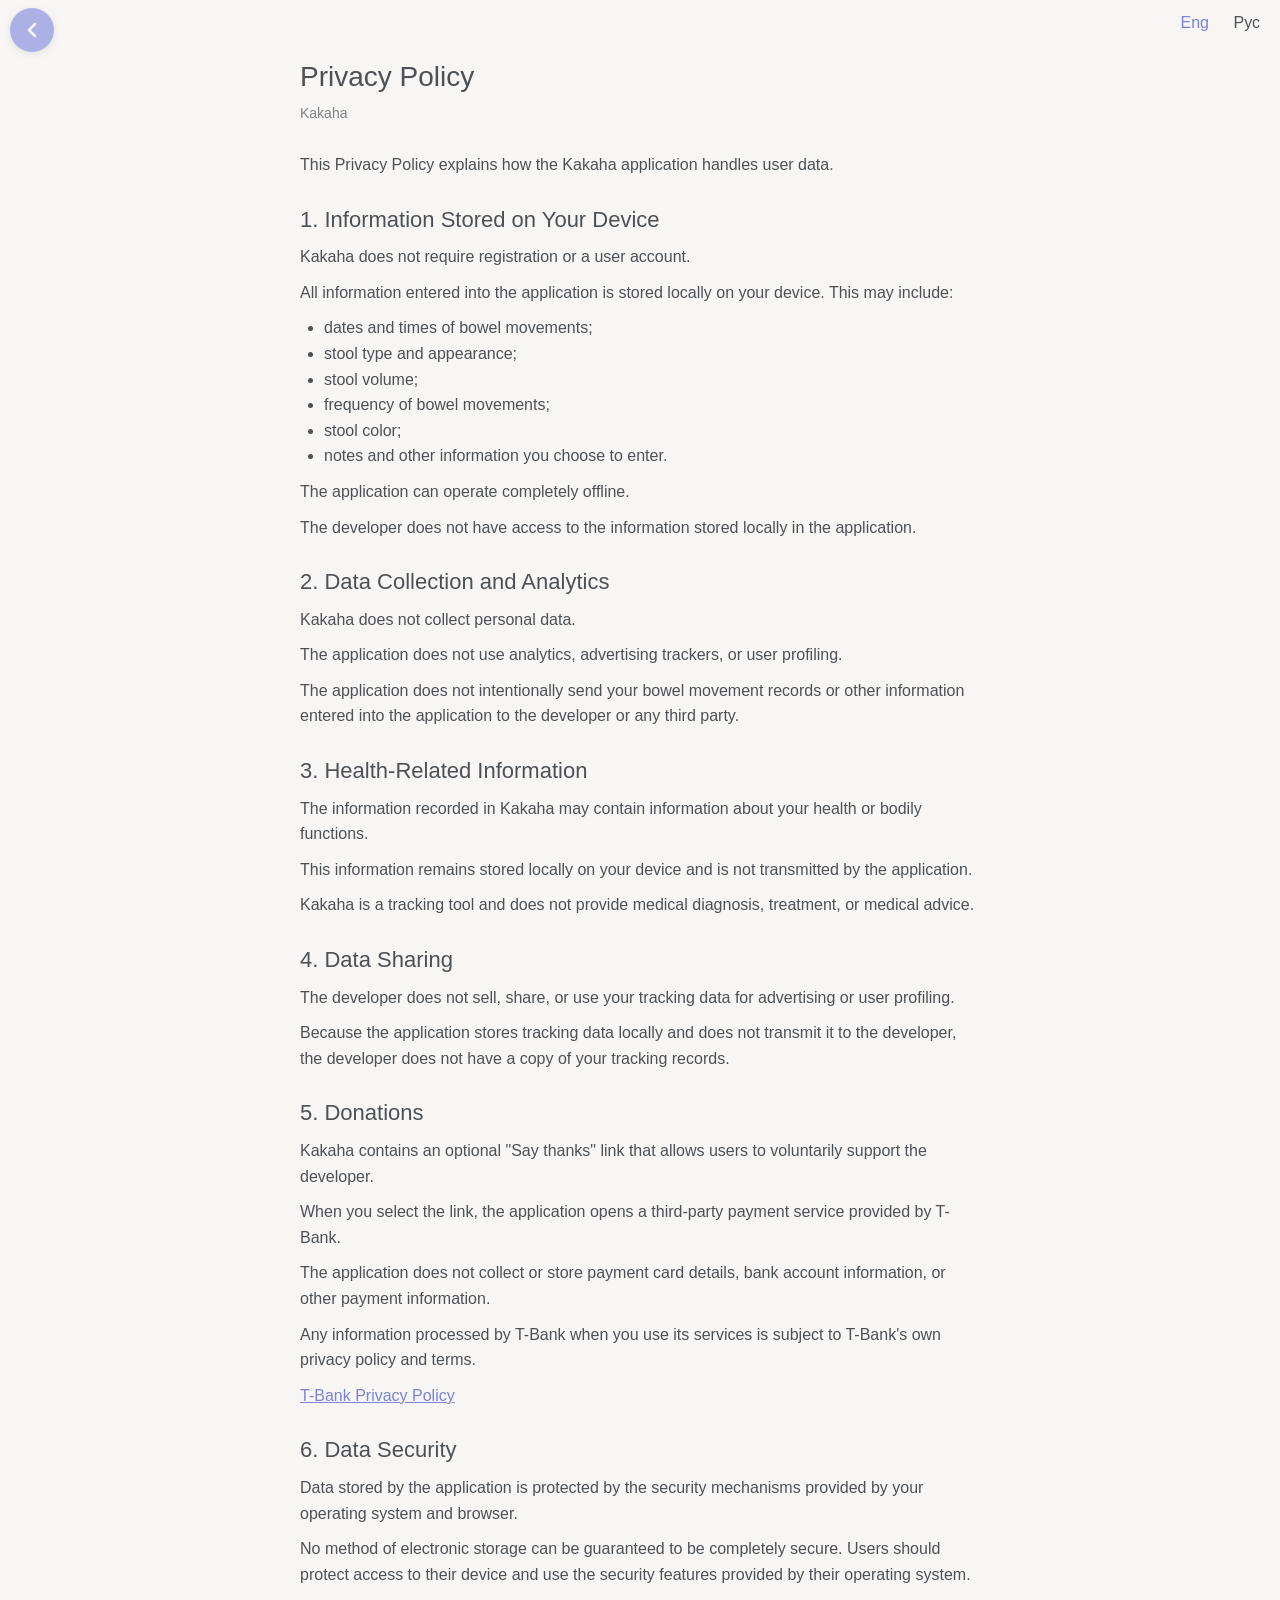
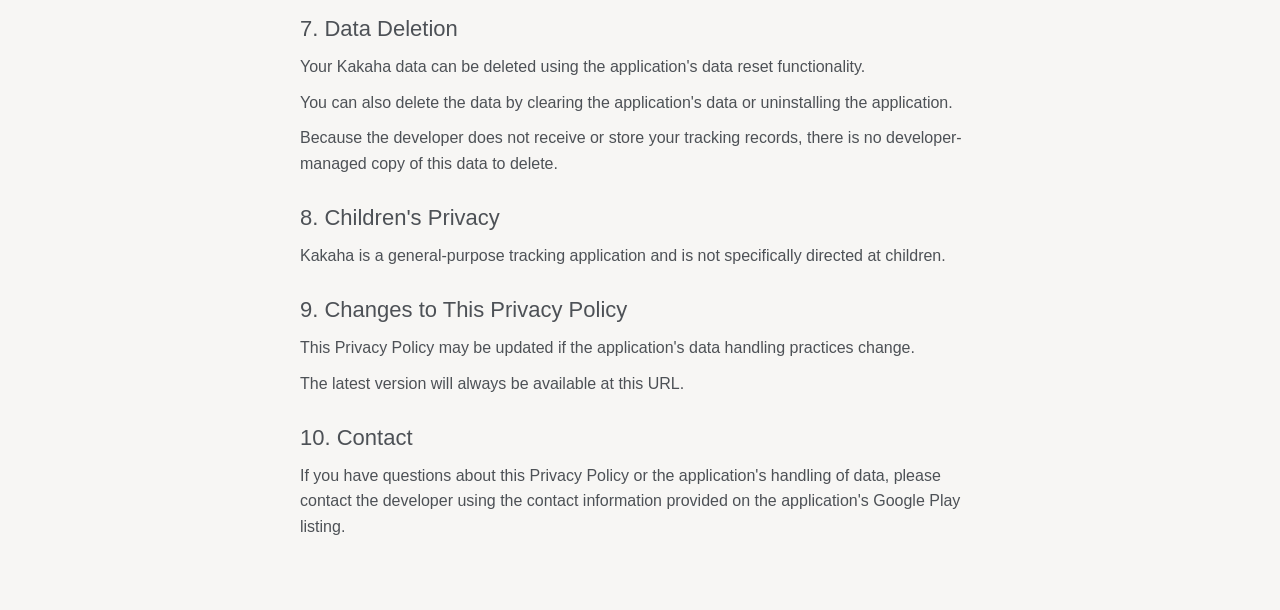
==== commit 3c9c6d31: "privacy and ask remove" ====
--- a/privacy.html
+++ b/privacy.html
@@ -6,12 +6,12 @@
 
     <meta
             name="description"
-            content="Privacy Policy for Poop Tracker"
+            content="Privacy Policy for Kakaha"
     />
 
     <meta name="theme-color" content="#eae8e5"/>
 
-    <title>Privacy Policy — Poop Tracker</title>
+    <title>Privacy Policy — Kakaha</title>
 
     <style>
         :root {
@@ -199,11 +199,11 @@
         <h1>Privacy Policy</h1>
 
         <div class="updated">
-            Poop Tracker
+            Kakaha
         </div>
 
         <p>
-            This Privacy Policy explains how the Poop Tracker
+            This Privacy Policy explains how the Kakaha
             application handles user data.
         </p>
 
@@ -211,7 +211,7 @@
         <h2>1. Information Stored on Your Device</h2>
 
         <p>
-            Poop Tracker does not require registration or a user account.
+            Kakaha does not require registration or a user account.
         </p>
 
         <p>
@@ -241,7 +241,7 @@
         <h2>2. Data Collection and Analytics</h2>
 
         <p>
-            Poop Tracker does not collect personal data.
+            Kakaha does not collect personal data.
         </p>
 
         <p>
@@ -259,7 +259,7 @@
         <h2>3. Health-Related Information</h2>
 
         <p>
-            The information recorded in Poop Tracker may contain
+            The information recorded in Kakaha may contain
             information about your health or bodily functions.
         </p>
 
@@ -269,7 +269,7 @@
         </p>
 
         <p>
-            Poop Tracker is a tracking tool and does not provide
+            Kakaha is a tracking tool and does not provide
             medical diagnosis, treatment, or medical advice.
         </p>
 
@@ -291,7 +291,7 @@
         <h2>5. Donations</h2>
 
         <p>
-            Poop Tracker contains an optional "Say thanks" link that
+            Kakaha contains an optional "Say thanks" link that
             allows users to voluntarily support the developer.
         </p>
 
@@ -342,7 +342,7 @@
         <h2>7. Data Deletion</h2>
 
         <p>
-            Your Poop Tracker data can be deleted using the
+            Your Kakaha data can be deleted using the
             application's data reset functionality.
         </p>
 
@@ -361,7 +361,7 @@
         <h2>8. Children's Privacy</h2>
 
         <p>
-            Poop Tracker is a general-purpose tracking application
+            Kakaha is a general-purpose tracking application
             and is not specifically directed at children.
         </p>
 
@@ -393,12 +393,12 @@
         <h1>Политика конфиденциальности</h1>
 
         <div class="updated">
-            Poop Tracker
+            Kakaha
         </div>
 
         <p>
             Настоящая Политика конфиденциальности объясняет, как
-            приложение Poop Tracker обрабатывает пользовательские
+            приложение Kakaha обрабатывает пользовательские
             данные.
         </p>
 
@@ -406,8 +406,7 @@
         <h2>1. Информация, хранящаяся на устройстве</h2>
 
         <p>
-            Для работы Poop Tracker не требуется регистрация или
-            учетная запись.
+            Для работы Kakaha не требуется регистрация или учетная запись.
         </p>
 
         <p>
@@ -438,7 +437,7 @@
         <h2>2. Сбор данных и аналитика</h2>
 
         <p>
-            Poop Tracker не собирает персональные данные.
+            Kakaha не собирает персональные данные.
         </p>
 
         <p>
@@ -456,7 +455,7 @@
         <h2>3. Информация, связанная со здоровьем</h2>
 
         <p>
-            Информация, записываемая в Poop Tracker, может
+            Информация, записываемая в Kakaha, может
             содержать сведения о здоровье или физиологических
             функциях пользователя.
         </p>
@@ -467,7 +466,7 @@
         </p>
 
         <p>
-            Poop Tracker является инструментом для отслеживания
+            Kakaha является инструментом для отслеживания
             информации и не предоставляет медицинскую
             диагностику, лечение или медицинские рекомендации.
         </p>
@@ -491,7 +490,7 @@
         <h2>5. Пожертвования</h2>
 
         <p>
-            В Poop Tracker присутствует необязательная ссылка
+            В Kakaha присутствует необязательная ссылка
             «Поблагодарить», позволяющая пользователям
             добровольно поддержать разработчика.
         </p>
@@ -544,7 +543,7 @@
         <h2>7. Удаление данных</h2>
 
         <p>
-            Данные Poop Tracker можно удалить с помощью функции
+            Данные Kakaha можно удалить с помощью функции
             сброса данных в приложении.
         </p>
 
@@ -563,7 +562,7 @@
         <h2>8. Конфиденциальность детей</h2>
 
         <p>
-            Poop Tracker является приложением общего назначения
+            Kakaha является приложением общего назначения
             и не предназначено специально для детей.
         </p>
 
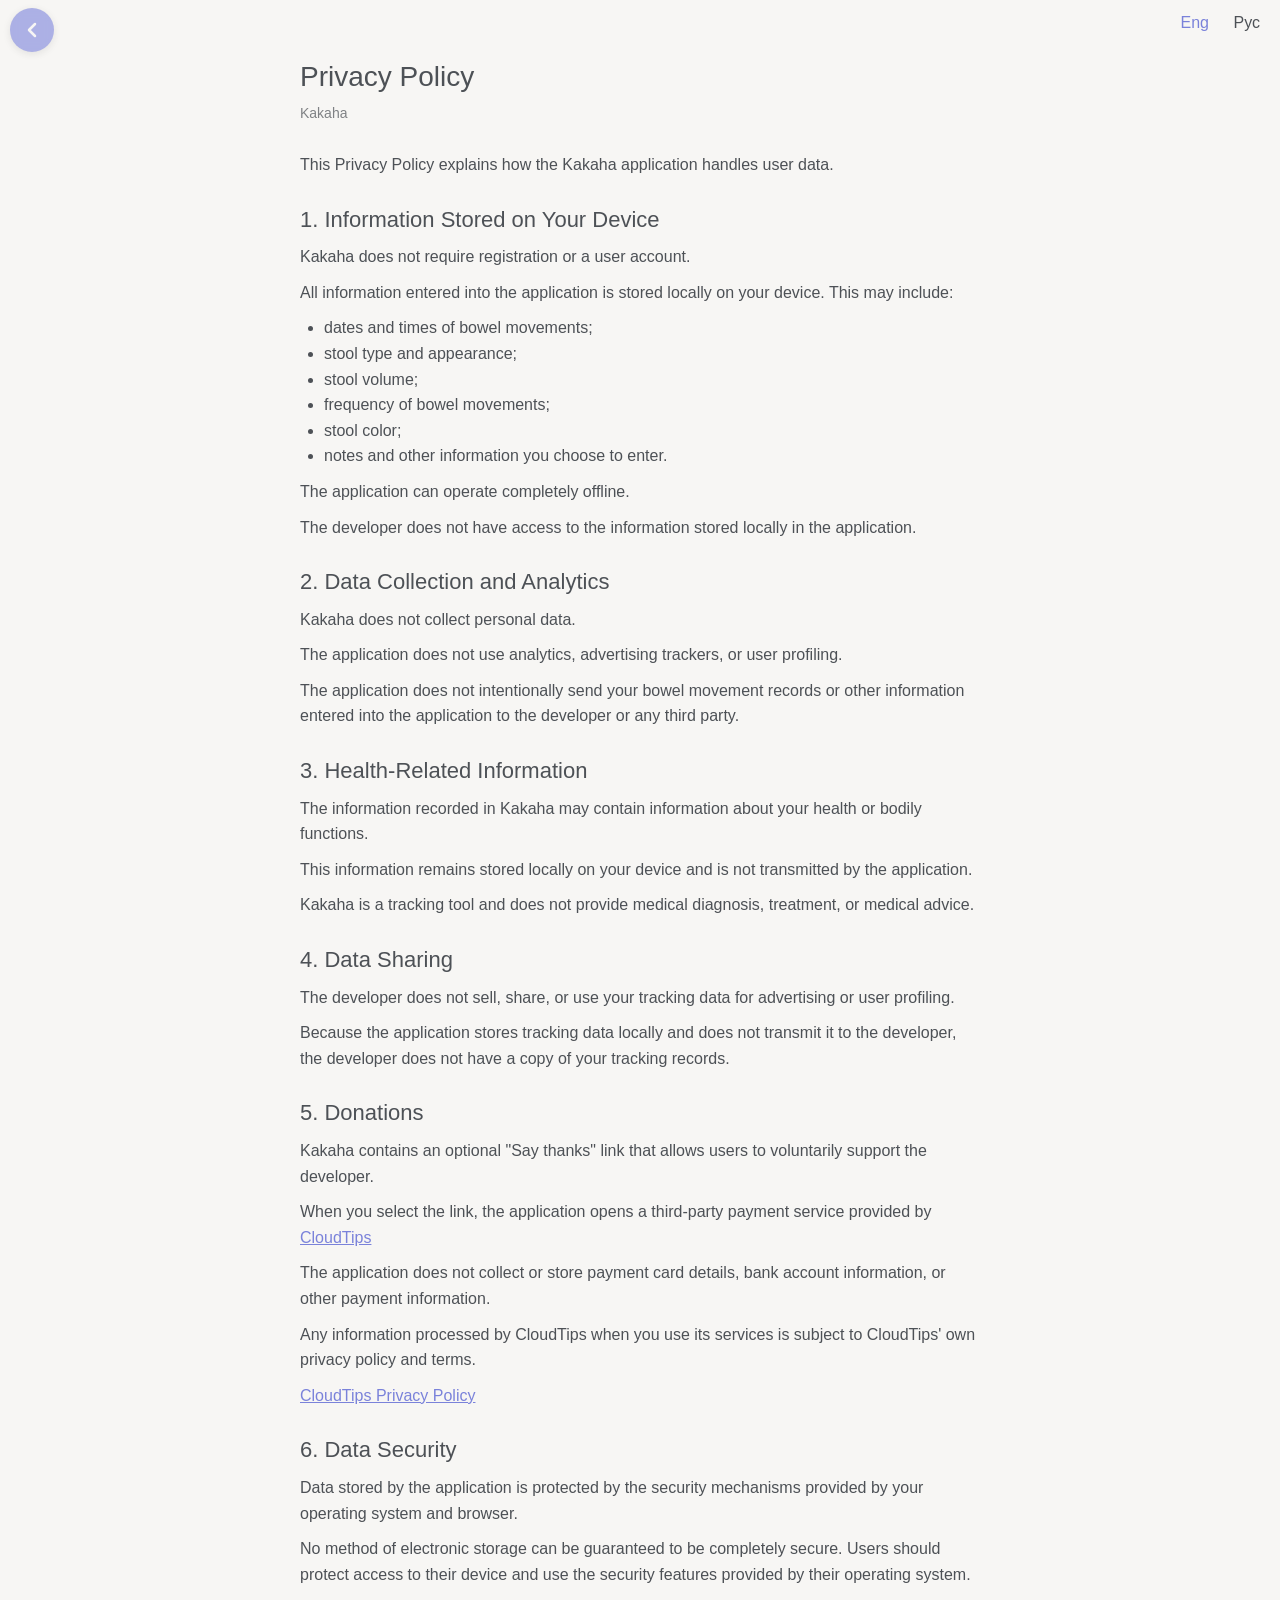
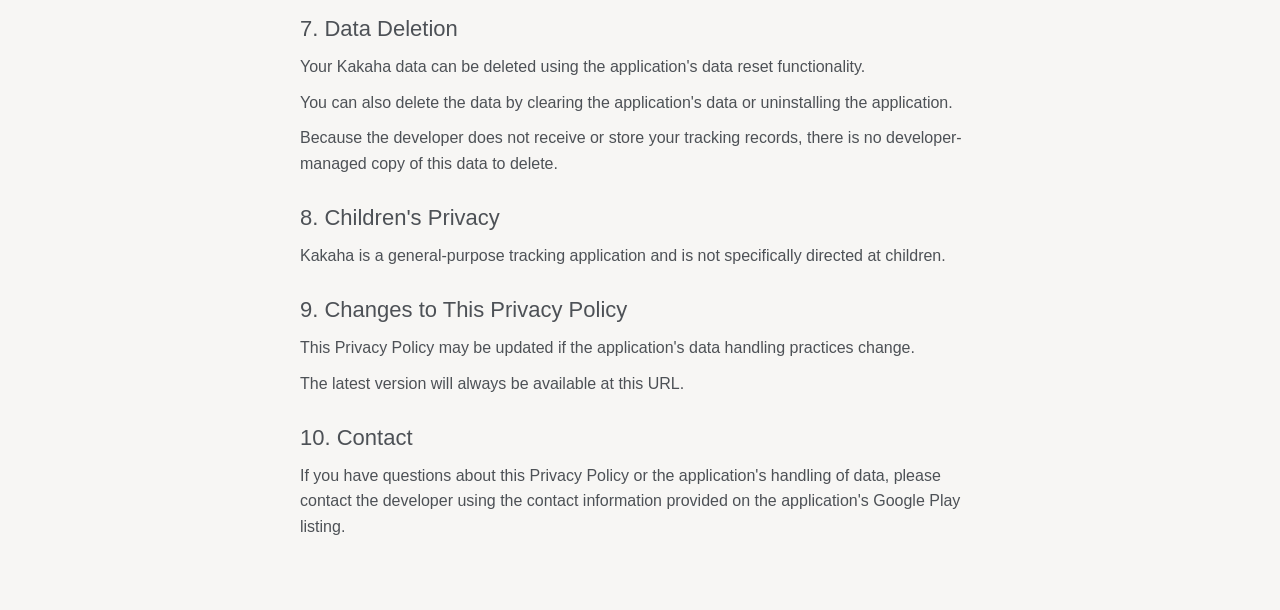
==== commit 60ebf731: "change thank link" ====
--- a/privacy.html
+++ b/privacy.html
@@ -297,7 +297,8 @@
 
         <p>
             When you select the link, the application opens a
-            third-party payment service provided by T-Bank.
+            third-party payment service provided by
+            <a href="https://pay.cloudtips.ru/p/9e3a23d6" target="_blank">CloudTips</a>
         </p>
 
         <p>
@@ -307,18 +308,18 @@
         </p>
 
         <p>
-            Any information processed by T-Bank when you use its
-            services is subject to T-Bank's own privacy policy and
-            terms.
+            Any information processed by CloudTips when you use its
+            services is subject to CloudTips' own privacy policy
+            and terms.
         </p>
 
         <p>
             <a
-                    href="https://www.tbank.ru/privacy/"
+                    href="https://cloudtips.ru/privacy"
                     target="_blank"
                     rel="noopener noreferrer"
             >
-                T-Bank Privacy Policy
+                CloudTips Privacy Policy
             </a>
         </p>
 
@@ -486,42 +487,22 @@
             записей пользователя.
         </p>
 
-
         <h2>5. Пожертвования</h2>
 
-        <p>
-            В Kakaha присутствует необязательная ссылка
-            «Поблагодарить», позволяющая пользователям
-            добровольно поддержать разработчика.
-        </p>
-
-        <p>
-            При выборе этой ссылки приложение открывает
-            сторонний платежный сервис T-Bank.
-        </p>
-
-        <p>
-            Приложение не собирает и не хранит данные банковских
-            карт, банковских счетов или другую платежную
-            информацию.
-        </p>
-
-        <p>
-            Любая информация, обрабатываемая T-Bank при
-            использовании его сервисов, регулируется собственной
-            политикой конфиденциальности и условиями T-Bank.
-        </p>
-
-        <p>
-            <a
-                    href="https://www.tbank.ru/privacy/"
-                    target="_blank"
-                    rel="noopener noreferrer"
-            >
-                Политика конфиденциальности T-Bank
-            </a>
-        </p>
-
+        <p> Kakaha содержит необязательную ссылку «Сказать спасибо», которая позволяет пользователям добровольно
+            поддержать разработчика. </p>
+
+        <p> При выборе этой ссылки приложение открывает сторонний платежный сервис
+            <a href="https://pay.cloudtips.ru/p/9e3a23d6" target="_blank">CloudTips</a></p>
+
+        <p> Приложение не собирает и не хранит данные банковских карт, сведения о банковских счетах или другую платежную
+            информацию. </p>
+
+        <p> Любая информация, обрабатываемая CloudTips при использовании его сервиса, регулируется собственной политикой
+            конфиденциальности и условиями CloudTips. </p>
+
+        <p><a href="https://cloudtips.ru/privacy" target="_blank" rel="noopener noreferrer">
+            Политика конфиденциальности CloudTips</a></p>
 
         <h2>6. Безопасность данных</h2>
 
